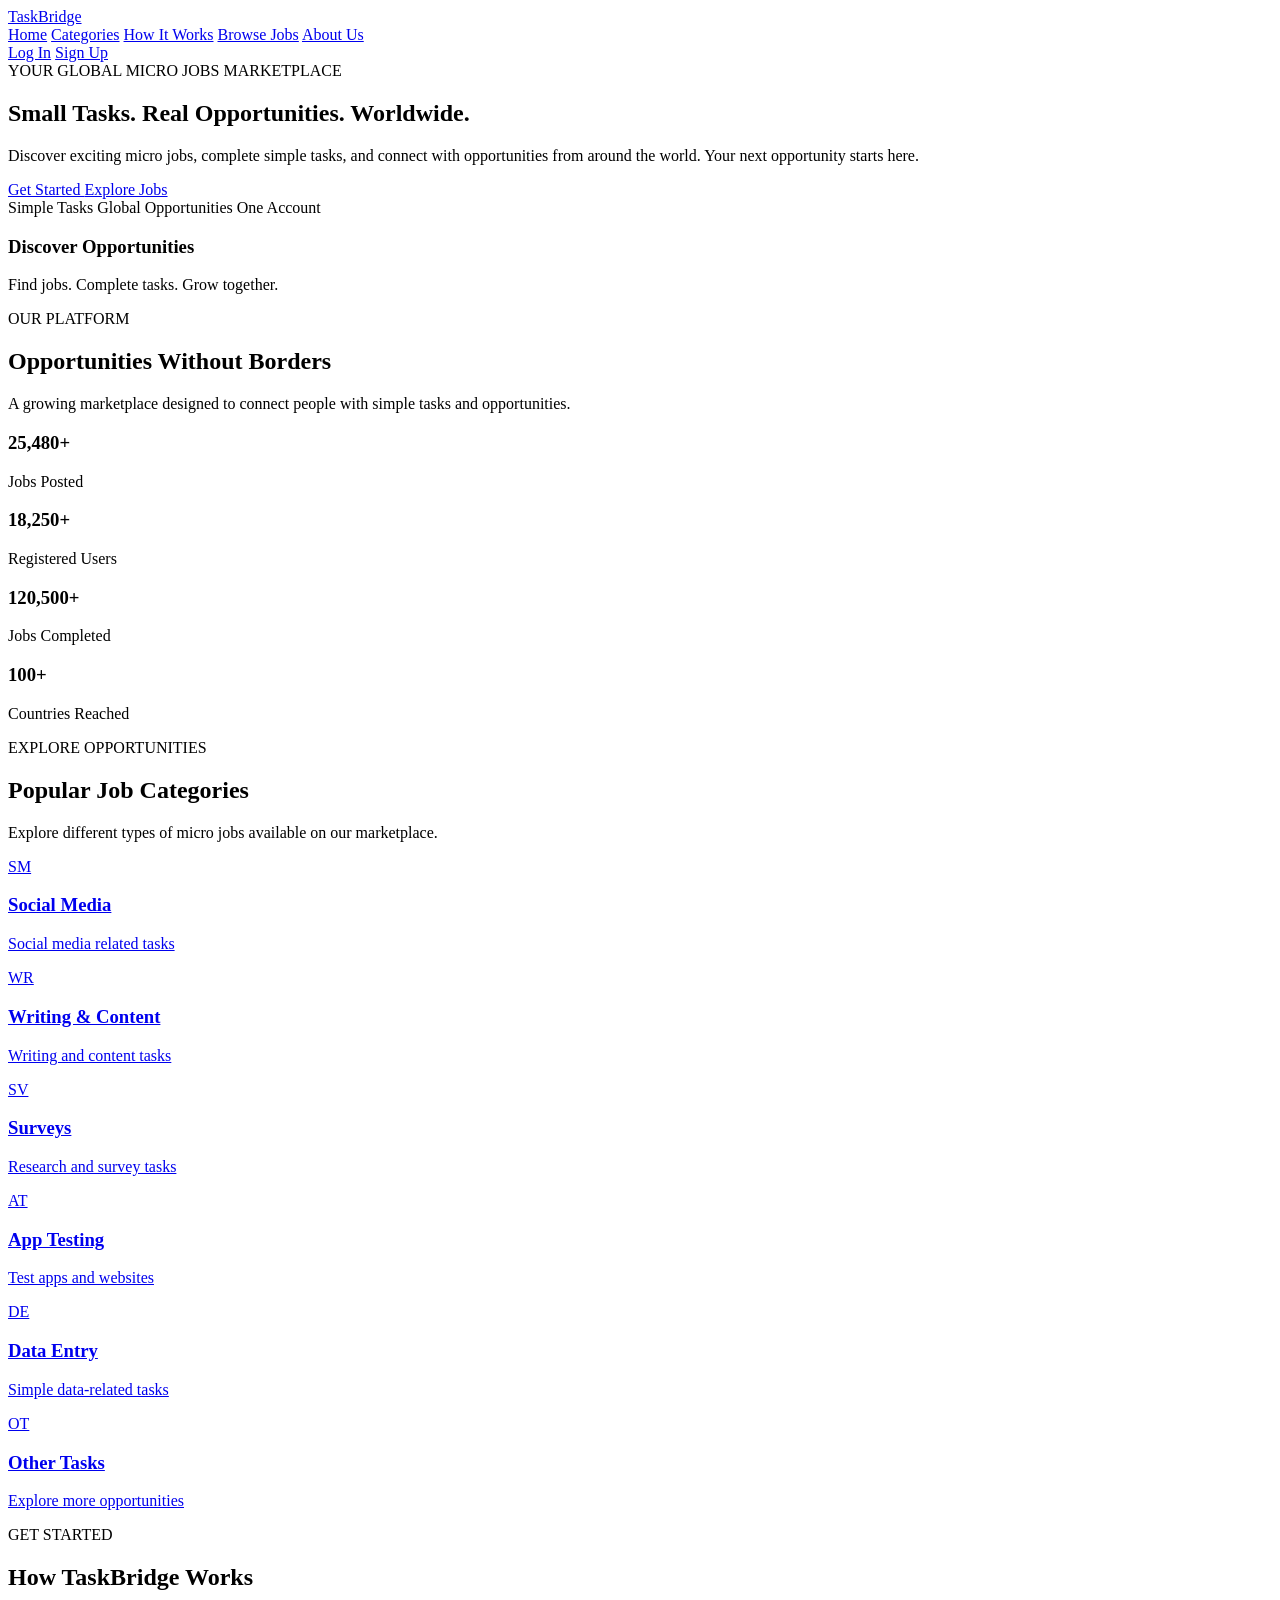
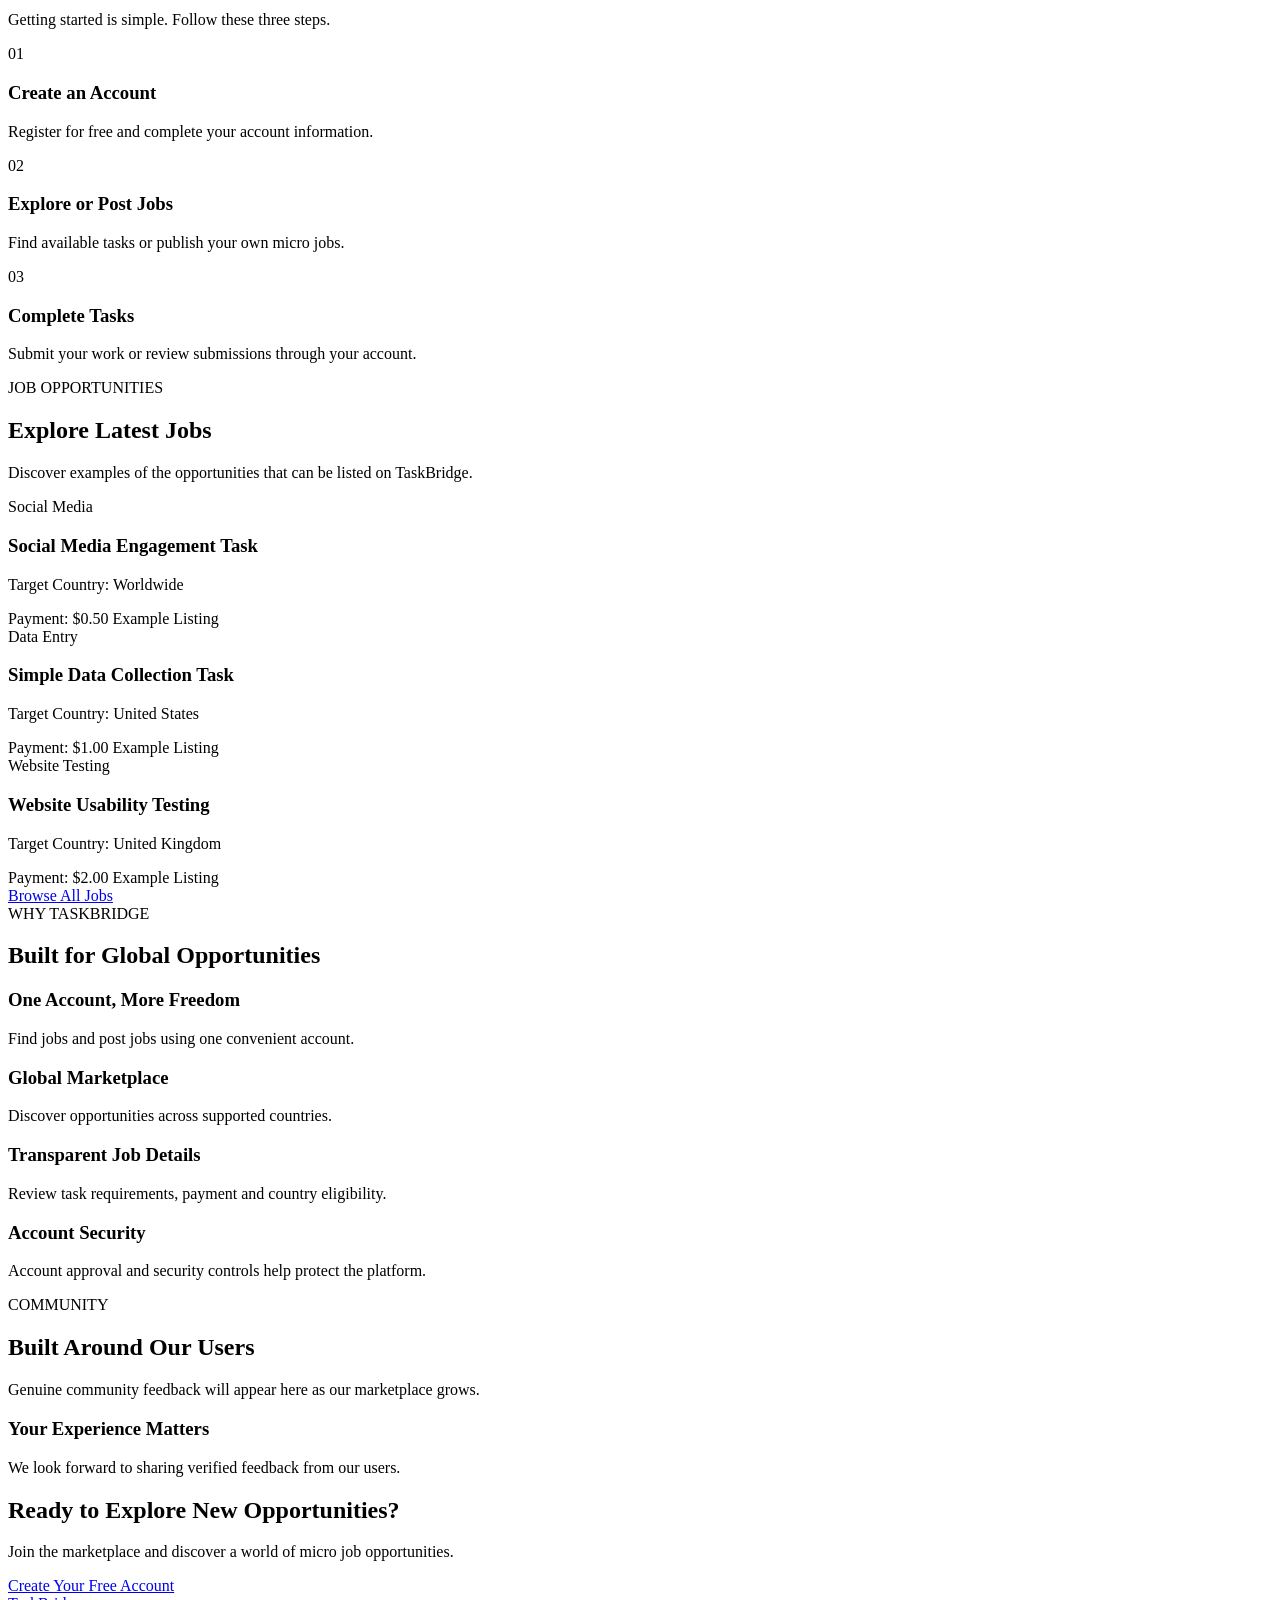
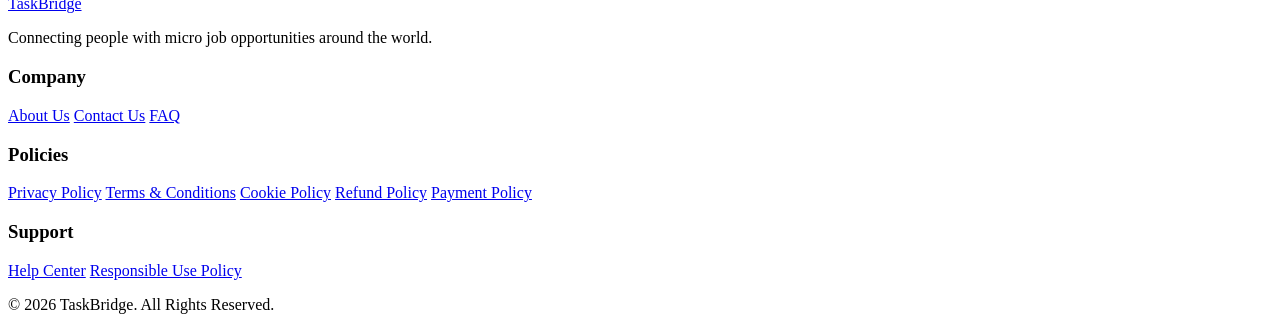
==== index.html @ eed14e2f "Create index.html for TaskBridge homepage This HTML file serves as the main structure for the TaskBr" ====
<!DOCTYPE html>
<html lang="en">
<head>
    <meta charset="UTF-8">
    <meta name="viewport" content="width=device-width, initial-scale=1.0">

    <title>TaskBridge - Global Micro Jobs Marketplace</title>

    <meta name="description"
          content="Discover micro jobs, complete tasks, and connect with people worldwide on TaskBridge.">

    <link rel="stylesheet" href="./style.css">
    <link rel="stylesheet" href="./register.css">
    <link rel="stylesheet" href="./login.css">
</head>

<body>

    <!-- ================= HEADER ================= -->

    <header class="site-header">

        <div class="container header-content">

            <a href="index.html" class="logo">
                Task<span>Bridge</span>
            </a>

            <nav class="main-navigation">
                <a href="#home">Home</a>
                <a href="#categories">Categories</a>
                <a href="#how-it-works">How It Works</a>
                <a href="#latest-jobs">Browse Jobs</a>
                <a href="#about">About Us</a>
            </nav>

            <div class="header-actions">
                <a href="login.html" class="btn btn-login">Log In</a>
                <a href="register.html" class="btn btn-signup">Sign Up</a>
            </div>

        </div>

    </header>


    <!-- ================= HERO SECTION ================= -->

    <main>

        <section class="hero-section" id="home">

            <div class="container hero-content">

                <div class="hero-text">

                    <span class="hero-label">
                        YOUR GLOBAL MICRO JOBS MARKETPLACE
                    </span>

                    <h1>
                        Small Tasks.
                        <span>Real Opportunities.</span>
                        Worldwide.
                    </h1>

                    <p>
                        Discover exciting micro jobs, complete simple tasks,
                        and connect with opportunities from around the world.
                        Your next opportunity starts here.
                    </p>

                    <div class="hero-buttons">
                        <a href="register.html" class="btn btn-primary">
                            Get Started
                        </a>

                        <a href="#latest-jobs" class="btn btn-secondary">
                            Explore Jobs
                        </a>
                    </div>

                    <div class="hero-trust">
                        <span>Simple Tasks</span>
                        <span>Global Opportunities</span>
                        <span>One Account</span>
                    </div>

                </div>

                <div class="hero-visual">
                    <!-- Hero illustration will be added with CSS or SVG later -->
                    <div class="hero-placeholder">
                        <h3>Discover Opportunities</h3>
                        <p>Find jobs. Complete tasks. Grow together.</p>
                    </div>
                </div>

            </div>

        </section>


        <!-- ================= STATISTICS ================= -->

        <section class="statistics-section">

            <div class="container">

                <div class="section-heading">
                    <span>OUR PLATFORM</span>
                    <h2>Opportunities Without Borders</h2>
                    <p>
                        A growing marketplace designed to connect people
                        with simple tasks and opportunities.
                    </p>
                </div>

                <div class="statistics-grid">

                    <div class="stat-card">
                        <h3>25,480+</h3>
                        <p>Jobs Posted</p>
                    </div>

                    <div class="stat-card">
                        <h3>18,250+</h3>
                        <p>Registered Users</p>
                    </div>

                    <div class="stat-card">
                        <h3>120,500+</h3>
                        <p>Jobs Completed</p>
                    </div>

                    <div class="stat-card">
                        <h3>100+</h3>
                        <p>Countries Reached</p>
                    </div>

                </div>

                <!--
                    DEMO CONTENT:
                    These figures are illustrative design values only.
                    Replace them with real database statistics before launch.
                -->

            </div>

        </section>


        <!-- ================= CATEGORIES ================= -->

        <section class="categories-section" id="categories">

            <div class="container">

                <div class="section-heading">
                    <span>EXPLORE OPPORTUNITIES</span>
                    <h2>Popular Job Categories</h2>
                    <p>
                        Explore different types of micro jobs
                        available on our marketplace.
                    </p>
                </div>

                <div class="categories-grid">

                    <a href="jobs.html?category=social-media"
                       class="category-card">
                        <div class="category-icon">SM</div>
                        <h3>Social Media</h3>
                        <p>Social media related tasks</p>
                    </a>

                    <a href="jobs.html?category=writing"
                       class="category-card">
                        <div class="category-icon">WR</div>
                        <h3>Writing & Content</h3>
                        <p>Writing and content tasks</p>
                    </a>

                    <a href="jobs.html?category=surveys"
                       class="category-card">
                        <div class="category-icon">SV</div>
                        <h3>Surveys</h3>
                        <p>Research and survey tasks</p>
                    </a>

                    <a href="jobs.html?category=app-testing"
                       class="category-card">
                        <div class="category-icon">AT</div>
                        <h3>App Testing</h3>
                        <p>Test apps and websites</p>
                    </a>

                    <a href="jobs.html?category=data-entry"
                       class="category-card">
                        <div class="category-icon">DE</div>
                        <h3>Data Entry</h3>
                        <p>Simple data-related tasks</p>
                    </a>

                    <a href="jobs.html?category=other"
                       class="category-card">
                        <div class="category-icon">OT</div>
                        <h3>Other Tasks</h3>
                        <p>Explore more opportunities</p>
                    </a>

                </div>

            </div>

        </section>


        <!-- ================= HOW IT WORKS ================= -->

        <section class="how-it-works-section" id="how-it-works">

            <div class="container">

                <div class="section-heading">
                    <span>GET STARTED</span>
                    <h2>How TaskBridge Works</h2>
                    <p>
                        Getting started is simple.
                        Follow these three steps.
                    </p>
                </div>

                <div class="steps-grid">

                    <div class="step-card">
                        <span class="step-number">01</span>
                        <h3>Create an Account</h3>
                        <p>
                            Register for free and complete
                            your account information.
                        </p>
                    </div>

                    <div class="step-card">
                        <span class="step-number">02</span>
                        <h3>Explore or Post Jobs</h3>
                        <p>
                            Find available tasks or publish
                            your own micro jobs.
                        </p>
                    </div>

                    <div class="step-card">
                        <span class="step-number">03</span>
                        <h3>Complete Tasks</h3>
                        <p>
                            Submit your work or review
                            submissions through your account.
                        </p>
                    </div>

                </div>

            </div>

        </section>


        <!-- ================= LATEST JOBS ================= -->

        <section class="latest-jobs-section" id="latest-jobs">

            <div class="container">

                <div class="section-heading">
                    <span>JOB OPPORTUNITIES</span>
                    <h2>Explore Latest Jobs</h2>
                    <p>
                        Discover examples of the opportunities
                        that can be listed on TaskBridge.
                    </p>
                </div>

                <div class="jobs-grid">

                    <article class="job-card">
                        <span class="job-category">Social Media</span>
                        <h3>Social Media Engagement Task</h3>
                        <p>Target Country: Worldwide</p>
                        <div class="job-details">
                            <span>Payment: $0.50</span>
                            <span>Example Listing</span>
                        </div>
                    </article>

                    <article class="job-card">
                        <span class="job-category">Data Entry</span>
                        <h3>Simple Data Collection Task</h3>
                        <p>Target Country: United States</p>
                        <div class="job-details">
                            <span>Payment: $1.00</span>
                            <span>Example Listing</span>
                        </div>
                    </article>

                    <article class="job-card">
                        <span class="job-category">Website Testing</span>
                        <h3>Website Usability Testing</h3>
                        <p>Target Country: United Kingdom</p>
                        <div class="job-details">
                            <span>Payment: $2.00</span>
                            <span>Example Listing</span>
                        </div>
                    </article>

                </div>

                <div class="center-button">
                    <a href="jobs.html" class="btn btn-primary">
                        Browse All Jobs
                    </a>
                </div>

                <!--
                    EXAMPLE LISTINGS:
                    Replace these cards with approved jobs from the database.
                -->

            </div>

        </section>


        <!-- ================= WHY CHOOSE US ================= -->

        <section class="why-choose-section" id="about">

            <div class="container">

                <div class="section-heading">
                    <span>WHY TASKBRIDGE</span>
                    <h2>Built for Global Opportunities</h2>
                </div>

                <div class="features-grid">

                    <div class="feature-card">
                        <h3>One Account, More Freedom</h3>
                        <p>
                            Find jobs and post jobs using
                            one convenient account.
                        </p>
                    </div>

                    <div class="feature-card">
                        <h3>Global Marketplace</h3>
                        <p>
                            Discover opportunities across
                            supported countries.
                        </p>
                    </div>

                    <div class="feature-card">
                        <h3>Transparent Job Details</h3>
                        <p>
                            Review task requirements,
                            payment and country eligibility.
                        </p>
                    </div>

                    <div class="feature-card">
                        <h3>Account Security</h3>
                        <p>
                            Account approval and security
                            controls help protect the platform.
                        </p>
                    </div>

                </div>

            </div>

        </section>


        <!-- ================= TESTIMONIALS ================= -->

        <section class="testimonials-section">

            <div class="container">

                <div class="section-heading">
                    <span>COMMUNITY</span>
                    <h2>Built Around Our Users</h2>
                    <p>
                        Genuine community feedback will appear here
                        as our marketplace grows.
                    </p>
                </div>

                <div class="testimonial-placeholder">
                    <h3>Your Experience Matters</h3>
                    <p>
                        We look forward to sharing verified
                        feedback from our users.
                    </p>
                </div>

            </div>

        </section>


        <!-- ================= CALL TO ACTION ================= -->

        <section class="cta-section">

            <div class="container">

                <h2>Ready to Explore New Opportunities?</h2>

                <p>
                    Join the marketplace and discover
                    a world of micro job opportunities.
                </p>

                <a href="register.html" class="btn btn-cta">
                    Create Your Free Account
                </a>

            </div>

        </section>

    </main>


    <!-- ================= FOOTER ================= -->

    <footer class="site-footer">

        <div class="container">

            <div class="footer-grid">

                <div class="footer-about">
                    <a href="index.html" class="logo">
                        Task<span>Bridge</span>
                    </a>

                    <p>
                        Connecting people with micro job
                        opportunities around the world.
                    </p>
                </div>


                <div class="footer-links">
                    <h3>Company</h3>
                    <a href="about.html">About Us</a>
                    <a href="contact.html">Contact Us</a>
                    <a href="faq.html">FAQ</a>
                </div>


                <div class="footer-links">
                    <h3>Policies</h3>
                    <a href="privacy.html">Privacy Policy</a>
                    <a href="terms.html">Terms & Conditions</a>
                    <a href="cookies.html">Cookie Policy</a>
                    <a href="refund.html">Refund Policy</a>
                    <a href="payment-policy.html">Payment Policy</a>
                </div>


                <div class="footer-links">
                    <h3>Support</h3>
                    <a href="help.html">Help Center</a>
                    <a href="responsible-use.html">Responsible Use Policy</a>
                </div>

            </div>

            <div class="footer-bottom">
                <p>
                    &copy; <span id="current-year">2026</span>
                    TaskBridge. All Rights Reserved.
                </p>
            </div>

        </div>

    </footer>


    <!-- ================= JAVASCRIPT ================= -->

    <script src="script.js"></script>
    <script src="./register.js"></script>

</body>
</html>
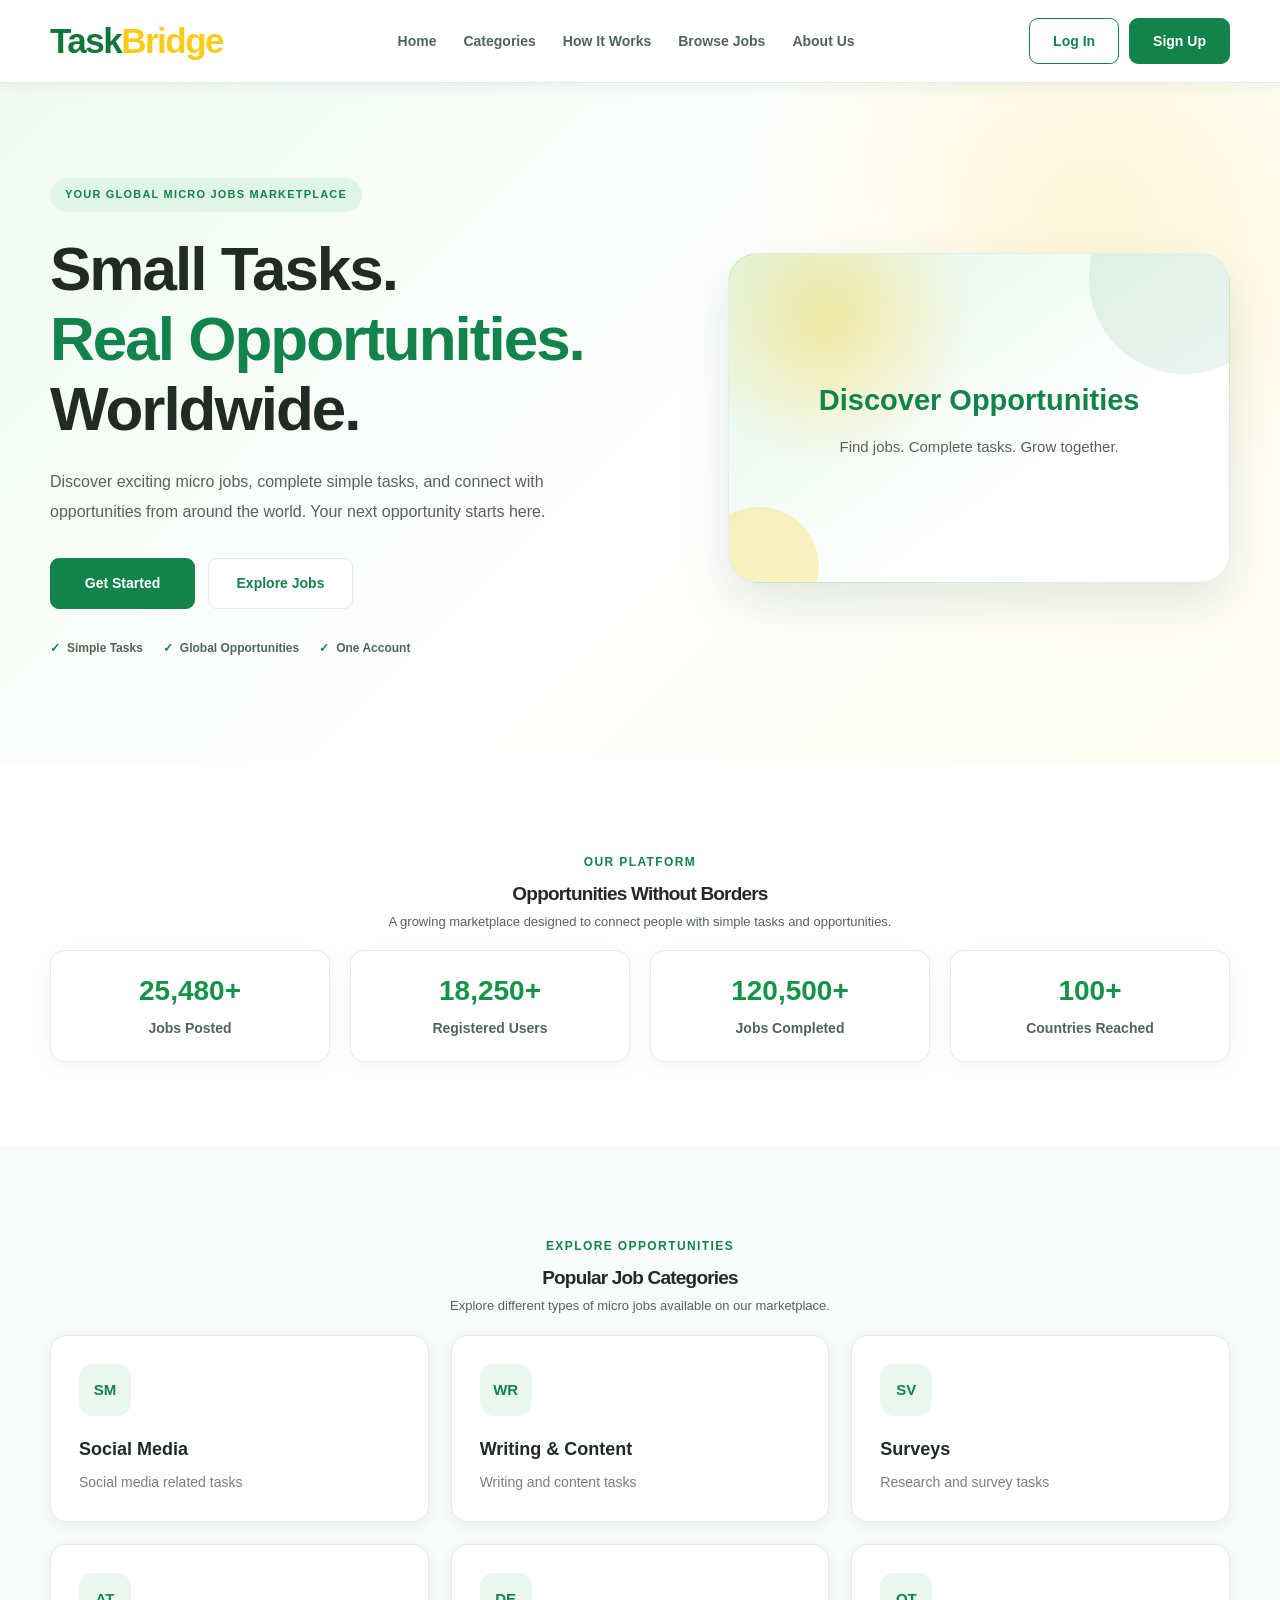
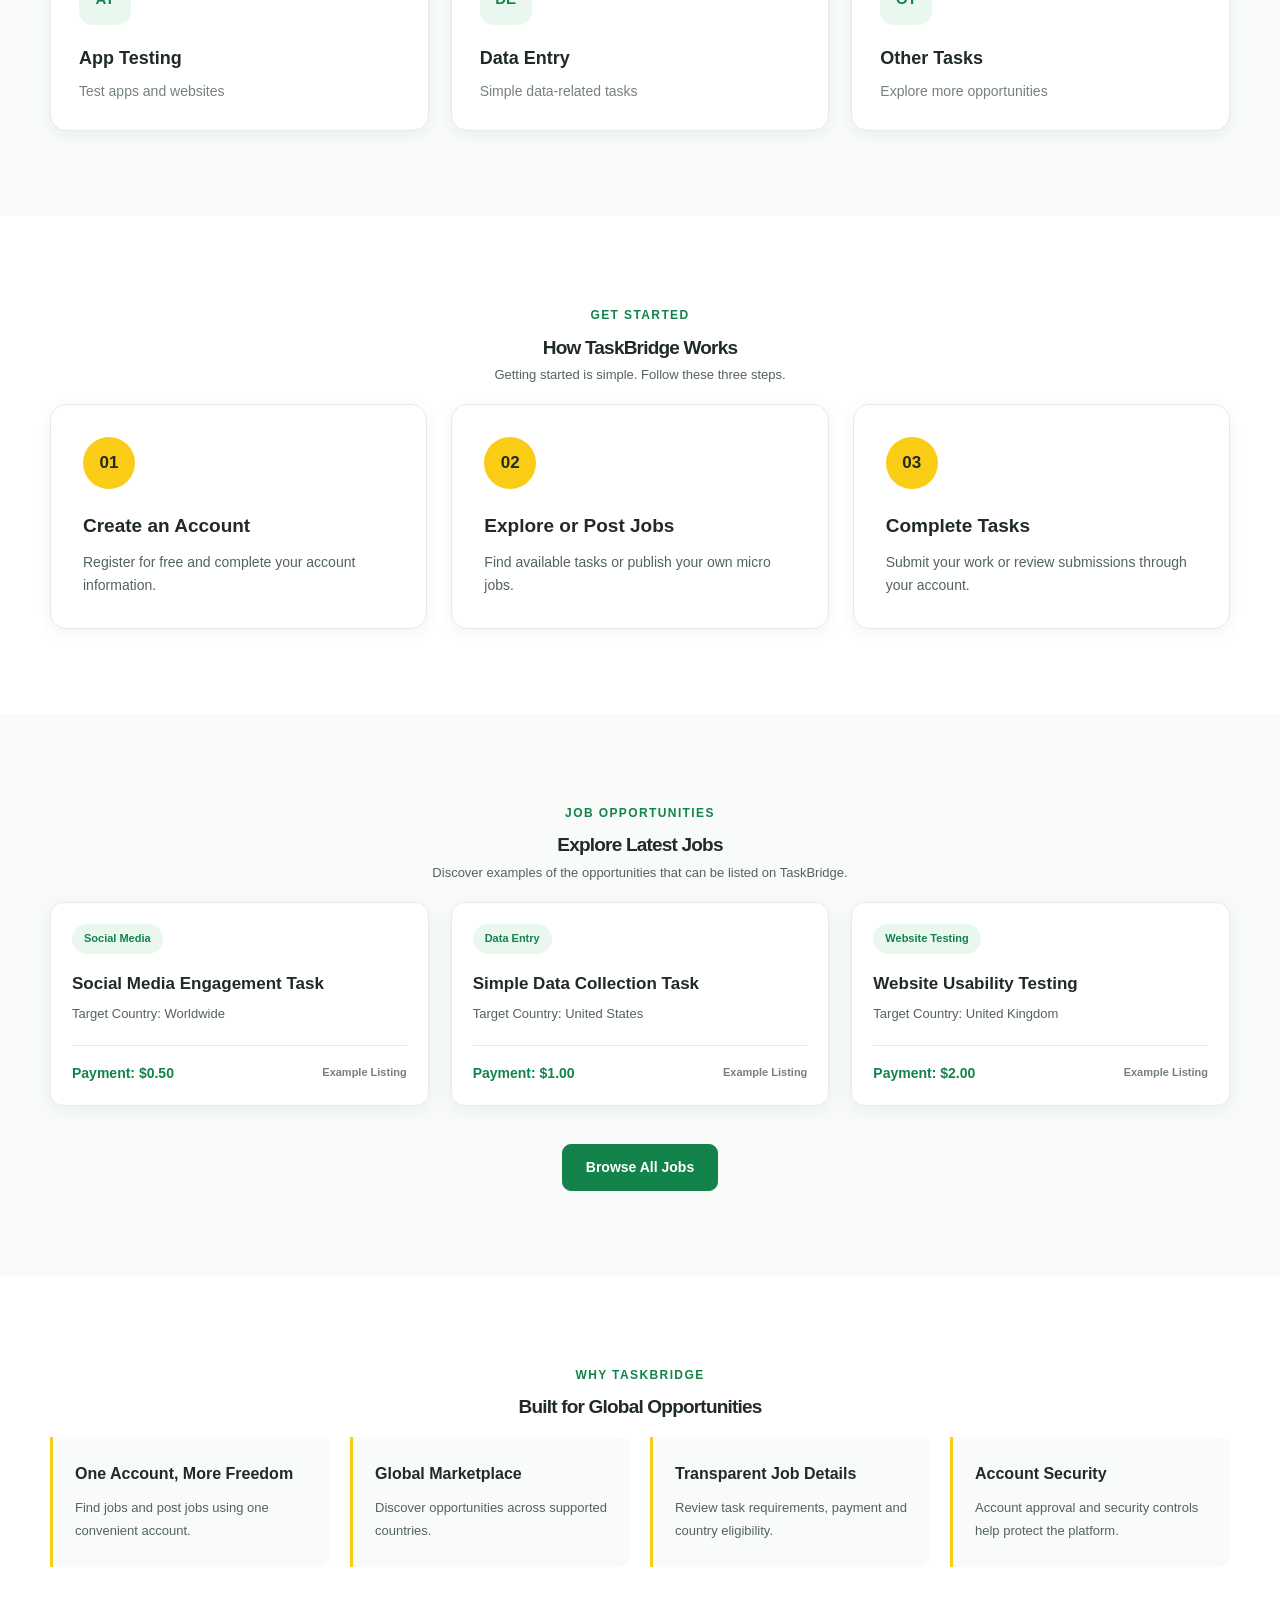
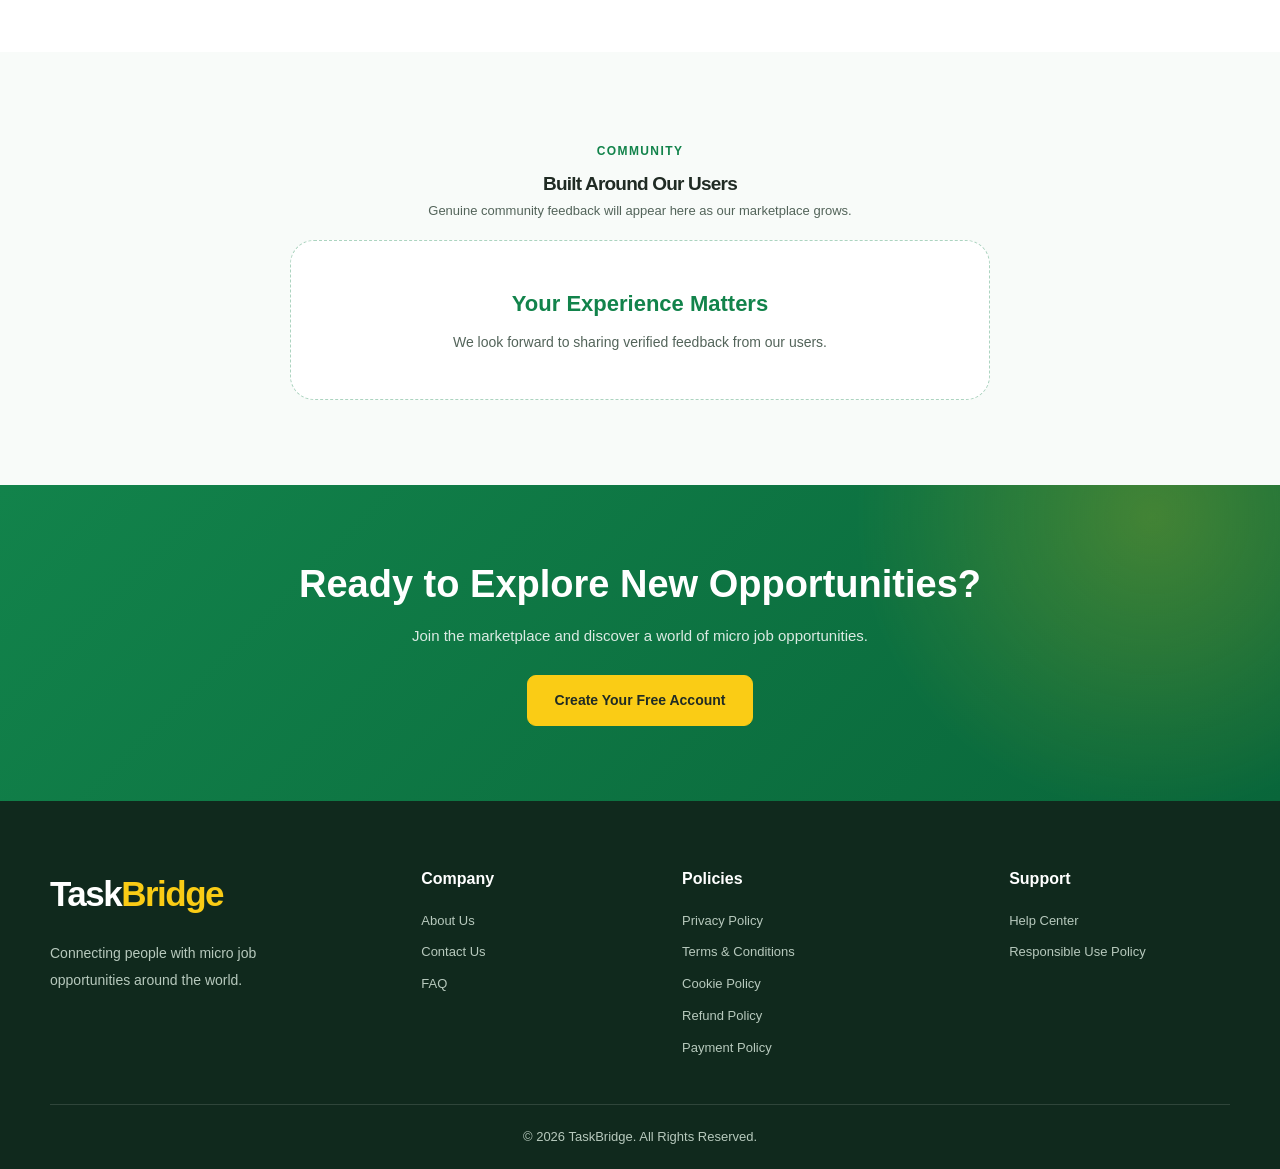
==== commit 2dc6b8a7: "Add find-job CSS and JS files to index.html" ====
--- a/index.html
+++ b/index.html
@@ -12,6 +12,7 @@
     <link rel="stylesheet" href="./style.css">
     <link rel="stylesheet" href="./register.css">
     <link rel="stylesheet" href="./login.css">
+    <link rel="stylesheet" href="./find-job.css">
 </head>
 
 <body>
@@ -499,6 +500,7 @@
 
     <script src="script.js"></script>
     <script src="./register.js"></script>
+    <script src="./find-job.js"></script>
 
 </body>
 </html>
--- a/style.css
+++ b/style.css
@@ -0,0 +1,1131 @@
+
+/* =========================================
+   TASKBRIDGE - GLOBAL MICRO JOBS MARKETPLACE
+   Green + Yellow + White Theme
+========================================= */
+
+/* ---------- 1. ROOT & RESET ---------- */
+
+:root {
+    --primary: #12834b;
+    --primary-dark: #09663a;
+    --primary-light: #eaf7ef;
+
+    --secondary: #facc15;
+    --secondary-dark: #eab308;
+
+    --white: #ffffff;
+    --background: #f8fbf9;
+    --light-gray: #f1f5f2;
+
+    --text-dark: #172b21;
+    --text-medium: #53645a;
+    --text-light: #758279;
+
+    --border: #e4ebe6;
+
+    --shadow-sm: 0 4px 15px rgba(20, 65, 40, 0.06);
+    --shadow-md: 0 10px 30px rgba(20, 65, 40, 0.09);
+    --shadow-lg: 0 20px 50px rgba(20, 65, 40, 0.12);
+
+    --radius-sm: 10px;
+    --radius-md: 16px;
+    --radius-lg: 24px;
+
+    --container-width: 1180px;
+}
+
+* {
+    margin: 0;
+    padding: 0;
+    box-sizing: border-box;
+}
+
+html {
+    scroll-behavior: smooth;
+    scroll-padding-top: 90px;
+}
+
+body {
+    font-family: Arial, Helvetica, sans-serif;
+    background: var(--white);
+    color: var(--text-dark);
+    line-height: 1.7;
+    overflow-x: hidden;
+}
+
+a {
+    text-decoration: none;
+    color: inherit;
+}
+
+button,
+input,
+textarea,
+select {
+    font: inherit;
+}
+
+img {
+    max-width: 100%;
+    display: block;
+}
+
+.container {
+    width: min(100% - 40px, var(--container-width));
+    margin: 0 auto;
+}
+
+
+/* ---------- 2. HEADER ---------- */
+
+.site-header {
+    width: 100%;
+    position: sticky;
+    top: 0;
+    z-index: 1000;
+    background: rgba(255, 255, 255, 0.97);
+    border-bottom: 1px solid var(--border);
+    box-shadow: var(--shadow-sm);
+    transition: box-shadow 0.3s ease;
+}
+
+.header-content {
+    min-height: 82px;
+    display: flex;
+    align-items: center;
+    justify-content: space-between;
+    gap: 25px;
+}
+
+.logo {
+    font-size: 27px;
+    font-weight: 800;
+    letter-spacing: -1.2px;
+    color: var(--primary);
+    white-space: nowrap;
+}
+
+.logo span {
+    color: var(--secondary-dark);
+}
+
+.main-navigation {
+    display: flex;
+    align-items: center;
+    justify-content: center;
+    gap: 27px;
+}
+
+.main-navigation a {
+    font-size: 14px;
+    font-weight: 600;
+    color: var(--text-medium);
+    transition: color 0.25s ease;
+    white-space: nowrap;
+}
+
+.main-navigation a:hover {
+    color: var(--primary);
+}
+
+.header-actions {
+    display: flex;
+    align-items: center;
+    gap: 10px;
+    flex-shrink: 0;
+}
+
+
+/* ---------- 3. BUTTONS ---------- */
+
+.btn {
+    min-height: 44px;
+    display: inline-flex;
+    align-items: center;
+    justify-content: center;
+    padding: 11px 23px;
+    border-radius: 9px;
+    font-size: 14px;
+    font-weight: 700;
+    text-align: center;
+    cursor: pointer;
+    transition: all 0.25s ease;
+}
+
+.btn-login {
+    color: var(--primary);
+    border: 1px solid var(--primary);
+    background: var(--white);
+}
+
+.btn-login:hover {
+    background: var(--primary-light);
+}
+
+.btn-signup,
+.btn-primary {
+    background: var(--primary);
+    color: var(--white);
+    border: 1px solid var(--primary);
+}
+
+.btn-signup:hover,
+.btn-primary:hover {
+    background: var(--primary-dark);
+    border-color: var(--primary-dark);
+    transform: translateY(-2px);
+    box-shadow: var(--shadow-md);
+}
+
+.btn-secondary {
+    background: var(--white);
+    color: var(--primary);
+    border: 1px solid var(--border);
+}
+
+.btn-secondary:hover {
+    border-color: var(--primary);
+    background: var(--primary-light);
+}
+
+
+/* ---------- 4. HERO SECTION ---------- */
+
+.hero-section {
+    position: relative;
+    overflow: hidden;
+    padding: 95px 0 105px;
+    background:
+        radial-gradient(circle at 85% 20%, rgba(250, 204, 21, 0.16), transparent 28%),
+        linear-gradient(135deg, #f0faf3 0%, #ffffff 55%, #fffdf1 100%);
+}
+
+.hero-content {
+    display: grid;
+    grid-template-columns: 1.1fr 0.9fr;
+    align-items: center;
+    gap: 65px;
+}
+
+.hero-text {
+    max-width: 650px;
+}
+
+.hero-label {
+    display: inline-block;
+    padding: 8px 15px;
+    margin-bottom: 22px;
+    border-radius: 50px;
+    background: #e0f4e7;
+    color: var(--primary);
+    font-size: 11px;
+    font-weight: 800;
+    letter-spacing: 1.2px;
+}
+
+.hero-text h1 {
+    font-size: clamp(40px, 5vw, 62px);
+    line-height: 1.13;
+    letter-spacing: -2px;
+    font-weight: 800;
+    margin-bottom: 23px;
+    color: var(--text-dark);
+}
+
+.hero-text h1 span {
+    display: block;
+    color: var(--primary);
+}
+
+.hero-text > p {
+    max-width: 560px;
+    font-size: 16px;
+    color: var(--text-medium);
+    line-height: 1.9;
+    margin-bottom: 30px;
+}
+
+.hero-buttons {
+    display: flex;
+    flex-wrap: wrap;
+    gap: 13px;
+    margin-bottom: 30px;
+}
+
+.hero-buttons .btn {
+    min-width: 145px;
+    min-height: 51px;
+}
+
+.hero-trust {
+    display: flex;
+    flex-wrap: wrap;
+    gap: 20px;
+}
+
+.hero-trust span {
+    font-size: 12px;
+    font-weight: 600;
+    color: var(--text-medium);
+}
+
+.hero-trust span::before {
+    content: "✓";
+    color: var(--primary);
+    font-weight: 800;
+    margin-right: 7px;
+}
+
+
+/* ---------- 5. HERO VISUAL ---------- */
+
+.hero-visual {
+    min-height: 390px;
+    display: flex;
+    align-items: center;
+    justify-content: center;
+    position: relative;
+}
+
+.hero-placeholder {
+    width: 100%;
+    min-height: 330px;
+    padding: 45px 30px;
+    display: flex;
+    flex-direction: column;
+    justify-content: center;
+    align-items: center;
+    text-align: center;
+    position: relative;
+    overflow: hidden;
+    border: 1px solid rgba(18, 131, 75, 0.12);
+    border-radius: 30px;
+    background:
+        radial-gradient(circle at 20% 20%, rgba(250, 204, 21, 0.35), transparent 30%),
+        linear-gradient(145deg, #e2f5e8, #ffffff 65%);
+    box-shadow: var(--shadow-lg);
+}
+
+.hero-placeholder::before,
+.hero-placeholder::after {
+    content: "";
+    position: absolute;
+    border-radius: 50%;
+}
+
+.hero-placeholder::before {
+    width: 190px;
+    height: 190px;
+    top: -70px;
+    right: -50px;
+    background: rgba(18, 131, 75, 0.09);
+}
+
+.hero-placeholder::after {
+    width: 120px;
+    height: 120px;
+    bottom: -45px;
+    left: -30px;
+    background: rgba(250, 204, 21, 0.25);
+}
+
+.hero-placeholder h3 {
+    position: relative;
+    z-index: 1;
+    color: var(--primary);
+    font-size: 29px;
+    margin-bottom: 12px;
+}
+
+.hero-placeholder p {
+    position: relative;
+    z-index: 1;
+    max-width: 300px;
+    color: var(--text-medium);
+    font-size: 15px;
+}
+
+
+/* ---------- 6. COMMON SECTION HEADING ---------- */
+
+.statistics-section,
+.categories-section,
+.how-it-works-section,
+.latest-jobs-section,
+.why-choose-section,
+.testimonials-section {
+    padding: 85px 0;
+}
+
+.section-heading {
+    max-width: 650px;
+    margin: 0 auto 45px;
+    text-align: center;
+}
+
+.section-heading > span {
+    display: inline-block;
+    margin-bottom: 10px;
+    color: var(--primary);
+    font-size: 12px;
+    font-weight: 800;
+    letter-spacing: 1.4px;
+}
+
+.section-heading h2 {
+    color: var(--text-dark);
+    font-size: clamp(27px, 3vw, 38px);
+    line-height: 1.25;
+    letter-spacing: -0.8px;
+    margin-bottom: 13px;
+}
+
+.section-heading p {
+    color: var(--text-medium);
+    font-size: 15px;
+}
+
+
+/* ---------- 7. STATISTICS ---------- */
+
+.statistics-section {
+    background: var(--white);
+}
+
+.statistics-grid {
+    display: grid;
+    grid-template-columns: repeat(4, 1fr);
+    gap: 20px;
+}
+
+.stat-card {
+    padding: 30px 20px;
+    text-align: center;
+    border: 1px solid var(--border);
+    border-radius: var(--radius-md);
+    background: var(--white);
+    box-shadow: var(--shadow-sm);
+    transition: all 0.3s ease;
+}
+
+.stat-card:hover {
+    transform: translateY(-6px);
+    border-color: rgba(18, 131, 75, 0.3);
+    box-shadow: var(--shadow-md);
+}
+
+.stat-card h3 {
+    color: var(--primary);
+    font-size: 31px;
+    line-height: 1.3;
+    font-weight: 800;
+    margin-bottom: 7px;
+}
+
+.stat-card p {
+    color: var(--text-medium);
+    font-size: 14px;
+    font-weight: 600;
+}
+
+
+/* ---------- 8. CATEGORIES ---------- */
+
+.categories-section {
+    background: var(--background);
+}
+
+.categories-grid {
+    display: grid;
+    grid-template-columns: repeat(3, 1fr);
+    gap: 22px;
+}
+
+.category-card {
+    padding: 28px;
+    border: 1px solid var(--border);
+    border-radius: var(--radius-md);
+    background: var(--white);
+    box-shadow: var(--shadow-sm);
+    transition: all 0.3s ease;
+}
+
+.category-card:hover {
+    transform: translateY(-6px);
+    border-color: var(--primary);
+    box-shadow: var(--shadow-md);
+}
+
+.category-icon {
+    width: 52px;
+    height: 52px;
+    display: flex;
+    align-items: center;
+    justify-content: center;
+    margin-bottom: 19px;
+    border-radius: 14px;
+    background: var(--primary-light);
+    color: var(--primary);
+    font-size: 15px;
+    font-weight: 800;
+    transition: all 0.3s ease;
+}
+
+.category-card:hover .category-icon {
+    background: var(--primary);
+    color: var(--white);
+}
+
+.category-card h3 {
+    color: var(--text-dark);
+    font-size: 18px;
+    margin-bottom: 7px;
+}
+
+.category-card p {
+    color: var(--text-light);
+    font-size: 14px;
+}
+
+
+/* ---------- 9. HOW IT WORKS ---------- */
+
+.how-it-works-section {
+    background: var(--white);
+}
+
+.steps-grid {
+    display: grid;
+    grid-template-columns: repeat(3, 1fr);
+    gap: 24px;
+}
+
+.step-card {
+    padding: 32px;
+    position: relative;
+    border: 1px solid var(--border);
+    border-radius: var(--radius-md);
+    background: var(--white);
+    box-shadow: var(--shadow-sm);
+    transition: all 0.3s ease;
+}
+
+.step-card:hover {
+    transform: translateY(-5px);
+    box-shadow: var(--shadow-md);
+}
+
+.step-number {
+    display: inline-flex;
+    align-items: center;
+    justify-content: center;
+    width: 52px;
+    height: 52px;
+    margin-bottom: 22px;
+    border-radius: 50%;
+    background: var(--secondary);
+    color: var(--text-dark);
+    font-size: 17px;
+    font-weight: 800;
+}
+
+.step-card h3 {
+    color: var(--text-dark);
+    font-size: 19px;
+    margin-bottom: 10px;
+}
+
+.step-card p {
+    color: var(--text-medium);
+    font-size: 14px;
+}
+
+
+/* ---------- 10. LATEST JOBS ---------- */
+
+.latest-jobs-section {
+    background: var(--background);
+}
+
+.jobs-grid {
+    display: grid;
+    grid-template-columns: repeat(3, 1fr);
+    gap: 22px;
+}
+
+.job-card {
+    padding: 27px;
+    border: 1px solid var(--border);
+    border-radius: var(--radius-md);
+    background: var(--white);
+    box-shadow: var(--shadow-sm);
+    transition: all 0.3s ease;
+}
+
+.job-card:hover {
+    transform: translateY(-6px);
+    border-color: rgba(18, 131, 75, 0.35);
+    box-shadow: var(--shadow-md);
+}
+
+.job-category {
+    display: inline-block;
+    padding: 6px 12px;
+    margin-bottom: 17px;
+    border-radius: 50px;
+    background: var(--primary-light);
+    color: var(--primary);
+    font-size: 11px;
+    font-weight: 800;
+}
+
+.job-card h3 {
+    color: var(--text-dark);
+    font-size: 18px;
+    line-height: 1.5;
+    margin-bottom: 13px;
+}
+
+.job-card > p {
+    color: var(--text-medium);
+    font-size: 13px;
+    margin-bottom: 20px;
+}
+
+.job-details {
+    display: flex;
+    flex-wrap: wrap;
+    align-items: center;
+    justify-content: space-between;
+    gap: 10px;
+    padding-top: 16px;
+    border-top: 1px solid var(--border);
+}
+
+.job-details span:first-child {
+    color: var(--primary);
+    font-size: 14px;
+    font-weight: 800;
+}
+
+.job-details span:last-child {
+    color: var(--text-light);
+    font-size: 11px;
+    font-weight: 600;
+}
+
+.center-button {
+    display: flex;
+    justify-content: center;
+    margin-top: 38px;
+}
+
+
+/* ---------- 11. WHY CHOOSE US ---------- */
+
+.why-choose-section {
+    background: var(--white);
+}
+
+.features-grid {
+    display: grid;
+    grid-template-columns: repeat(4, 1fr);
+    gap: 20px;
+}
+
+.feature-card {
+    padding: 25px 22px;
+    border-left: 3px solid var(--secondary);
+    border-radius: 0 var(--radius-sm) var(--radius-sm) 0;
+    background: var(--background);
+    transition: all 0.3s ease;
+}
+
+.feature-card:hover {
+    border-left-color: var(--primary);
+    transform: translateY(-4px);
+    box-shadow: var(--shadow-sm);
+}
+
+.feature-card h3 {
+    color: var(--text-dark);
+    font-size: 16px;
+    line-height: 1.5;
+    margin-bottom: 10px;
+}
+
+.feature-card p {
+    color: var(--text-medium);
+    font-size: 13px;
+    line-height: 1.8;
+}
+
+
+/* ---------- 12. TESTIMONIALS ---------- */
+
+.testimonials-section {
+    background: var(--background);
+}
+
+.testimonial-placeholder {
+    max-width: 700px;
+    margin: 0 auto;
+    padding: 45px 30px;
+    text-align: center;
+    border: 1px dashed rgba(18, 131, 75, 0.35);
+    border-radius: var(--radius-lg);
+    background: var(--white);
+}
+
+.testimonial-placeholder h3 {
+    color: var(--primary);
+    font-size: 22px;
+    margin-bottom: 10px;
+}
+
+.testimonial-placeholder p {
+    color: var(--text-medium);
+    font-size: 14px;
+}
+
+
+/* ---------- 13. CALL TO ACTION ---------- */
+
+.cta-section {
+    padding: 75px 20px;
+    text-align: center;
+    background:
+        radial-gradient(circle at 90% 10%, rgba(250, 204, 21, 0.23), transparent 25%),
+        linear-gradient(135deg, var(--primary), var(--primary-dark));
+}
+
+.cta-section h2 {
+    max-width: 750px;
+    margin: 0 auto 15px;
+    color: var(--white);
+    font-size: clamp(27px, 4vw, 38px);
+    line-height: 1.3;
+}
+
+.cta-section p {
+    max-width: 580px;
+    margin: 0 auto 27px;
+    color: rgba(255, 255, 255, 0.85);
+    font-size: 15px;
+}
+
+.btn-cta {
+    min-height: 51px;
+    padding: 13px 27px;
+    background: var(--secondary);
+    color: var(--text-dark);
+    border: 1px solid var(--secondary);
+}
+
+.btn-cta:hover {
+    background: var(--secondary-dark);
+    border-color: var(--secondary-dark);
+    transform: translateY(-3px);
+    box-shadow: var(--shadow-md);
+}
+
+
+/* ---------- 14. FOOTER ---------- */
+
+.site-footer {
+    padding: 65px 0 0;
+    background: #10291d;
+    color: var(--white);
+}
+
+.footer-grid {
+    display: grid;
+    grid-template-columns: 1.5fr 1fr 1.3fr 1fr;
+    gap: 40px;
+    padding-bottom: 45px;
+}
+
+.footer-about .logo {
+    display: inline-block;
+    margin-bottom: 18px;
+    color: var(--white);
+}
+
+.footer-about .logo span {
+    color: var(--secondary);
+}
+
+.footer-about p {
+    max-width: 280px;
+    color: #b7c9bd;
+    font-size: 14px;
+    line-height: 1.9;
+}
+
+.footer-links {
+    display: flex;
+    flex-direction: column;
+    align-items: flex-start;
+    gap: 11px;
+}
+
+.footer-links h3 {
+    margin-bottom: 8px;
+    color: var(--white);
+    font-size: 16px;
+}
+
+.footer-links a {
+    color: #b7c9bd;
+    font-size: 13px;
+    transition: color 0.25s ease;
+}
+
+.footer-links a:hover {
+    color: var(--secondary);
+}
+
+.footer-bottom {
+    padding: 22px 0;
+    text-align: center;
+    border-top: 1px solid rgba(255, 255, 255, 0.13);
+}
+
+.footer-bottom p {
+    color: #b7c9bd;
+    font-size: 13px;
+}
+
+
+/* ---------- 15. TABLET RESPONSIVE ---------- */
+
+@media (max-width: 1024px) {
+
+    .header-content {
+        gap: 15px;
+    }
+
+    .main-navigation {
+        gap: 15px;
+    }
+
+    .main-navigation a {
+        font-size: 13px;
+    }
+
+    .hero-content {
+        gap: 35px;
+    }
+
+    .features-grid {
+        grid-template-columns: repeat(2, 1fr);
+    }
+
+    .footer-grid {
+        grid-template-columns: repeat(2, 1fr);
+    }
+}
+
+
+/* ---------- 16. MOBILE RESPONSIVE ---------- */
+
+@media (max-width: 768px) {
+
+    .container {
+        width: min(100% - 30px, var(--container-width));
+    }
+
+    .header-content {
+        min-height: auto;
+        padding-top: 16px;
+        padding-bottom: 14px;
+        flex-wrap: wrap;
+        justify-content: space-between;
+    }
+
+    .logo {
+        font-size: 24px;
+    }
+
+    .header-actions {
+        gap: 7px;
+    }
+
+    .header-actions .btn {
+        min-height: 38px;
+        padding: 8px 13px;
+        font-size: 12px;
+    }
+
+    .main-navigation {
+        width: 100%;
+        order: 3;
+        justify-content: flex-start;
+        gap: 22px;
+        padding-top: 12px;
+        overflow-x: auto;
+        scrollbar-width: thin;
+        scrollbar-color: var(--primary) var(--light-gray);
+    }
+
+    .main-navigation a {
+        font-size: 12px;
+        padding-bottom: 5px;
+    }
+
+    .hero-section {
+        padding: 65px 0 70px;
+    }
+
+    .hero-content {
+        grid-template-columns: 1fr;
+        gap: 40px;
+    }
+
+    .hero-text {
+        max-width: 100%;
+    }
+
+    .hero-text h1 {
+        font-size: clamp(37px, 9vw, 52px);
+    }
+
+    .hero-text > p {
+        font-size: 14px;
+    }
+
+    .hero-visual {
+        min-height: 260px;
+    }
+
+    .hero-placeholder {
+        min-height: 260px;
+    }
+
+    .hero-placeholder h3 {
+        font-size: 24px;
+    }
+
+    .statistics-section,
+    .categories-section,
+    .how-it-works-section,
+    .latest-jobs-section,
+    .why-choose-section,
+    .testimonials-section {
+        padding: 65px 0;
+    }
+
+    .statistics-grid {
+        grid-template-columns: repeat(2, 1fr);
+        gap: 13px;
+    }
+
+    .stat-card {
+        padding: 23px 12px;
+    }
+
+    .stat-card h3 {
+        font-size: 25px;
+    }
+
+    .stat-card p {
+        font-size: 12px;
+    }
+
+    .categories-grid {
+        grid-template-columns: repeat(2, 1fr);
+        gap: 14px;
+    }
+
+    .category-card {
+        padding: 21px 17px;
+    }
+
+    .category-card h3 {
+        font-size: 16px;
+    }
+
+    .category-card p {
+        font-size: 12px;
+    }
+
+    .steps-grid {
+        grid-template-columns: 1fr;
+        gap: 16px;
+    }
+
+    .step-card {
+        padding: 25px;
+    }
+
+    .jobs-grid {
+        grid-template-columns: 1fr;
+        gap: 16px;
+    }
+
+    .job-card {
+        padding: 24px;
+    }
+
+    .section-heading {
+        margin-bottom: 32px;
+    }
+
+    .section-heading h2 {
+        font-size: 29px;
+    }
+
+    .section-heading p {
+        font-size: 13px;
+    }
+
+    .cta-section {
+        padding: 60px 20px;
+    }
+
+    .footer-grid {
+        grid-template-columns: repeat(2, 1fr);
+        gap: 32px 22px;
+    }
+}
+
+
+/* ---------- 17. SMALL MOBILE ---------- */
+
+@media (max-width: 480px) {
+
+    .container {
+        width: calc(100% - 28px);
+    }
+
+    .header-content {
+        gap: 12px;
+    }
+
+    .logo {
+        font-size: 22px;
+    }
+
+    .header-actions .btn {
+        padding: 7px 10px;
+        font-size: 11px;
+    }
+
+    .main-navigation {
+        gap: 18px;
+    }
+
+    .main-navigation a {
+        font-size: 11px;
+    }
+
+    .hero-section {
+        padding: 55px 0;
+    }
+
+    .hero-text h1 {
+        font-size: 37px;
+        letter-spacing: -1.4px;
+    }
+
+    .hero-text > p {
+        font-size: 13px;
+        line-height: 1.8;
+    }
+
+    .hero-buttons {
+        flex-direction: column;
+        align-items: stretch;
+    }
+
+    .hero-buttons .btn {
+        width: 100%;
+    }
+
+    .hero-trust {
+        gap: 10px 15px;
+    }
+
+    .hero-trust span {
+        font-size: 11px;
+    }
+
+    .hero-placeholder {
+        min-height: 230px;
+        padding: 30px 20px;
+    }
+
+    .hero-placeholder h3 {
+        font-size: 21px;
+    }
+
+    .statistics-grid {
+        gap: 10px;
+    }
+
+    .stat-card h3 {
+        font-size: 22px;
+    }
+
+    .categories-grid {
+        grid-template-columns: 1fr;
+    }
+
+    .category-card {
+        display: flex;
+        flex-direction: column;
+        align-items: flex-start;
+    }
+
+    .features-grid {
+        grid-template-columns: 1fr;
+    }
+
+    .section-heading h2 {
+        font-size: 26px;
+    }
+
+    .footer-grid {
+        grid-template-columns: 1fr;
+        gap: 30px;
+    }
+
+    .footer-about p {
+        max-width: 100%;
+    }
+
+    .testimonial-placeholder {
+        padding: 35px 20px;
+    }
+
+    .testimonial-placeholder h3 {
+        font-size: 19px;
+    }
+}
+
+
+/* ---------- 18. ACCESSIBILITY & INTERACTION ---------- */
+
+a:focus-visible,
+button:focus-visible {
+    outline: 3px solid var(--secondary);
+    outline-offset: 4px;
+}
+
+::selection {
+    background: var(--secondary);
+    color: var(--text-dark);
+}
+
+@media (prefers-reduced-motion: reduce) {
+
+    *,
+    *::before,
+    *::after {
+        scroll-behavior: auto !important;
+        animation-duration: 0.01ms !important;
+        animation-iteration-count: 1 !important;
+        transition-duration: 0.01ms !important;
+    }
+}
--- a/register.css
+++ b/register.css
@@ -0,0 +1,644 @@
+
+/* =========================================
+   TASKBRIDGE - REGISTRATION PAGE
+   Green + Yellow + White Theme
+========================================= */
+
+/* CSS RESET */
+
+* {
+    margin: 0;
+    padding: 0;
+    box-sizing: border-box;
+}
+
+:root {
+    --primary-green: #16a34a;
+    --dark-green: #15803d;
+    --light-green: #f0fdf4;
+    --yellow: #facc15;
+    --dark-yellow: #eab308;
+    --white: #ffffff;
+    --dark-text: #1f2937;
+    --gray-text: #6b7280;
+    --light-gray: #f3f4f6;
+    --border-color: #e5e7eb;
+    --danger: #dc2626;
+}
+
+/* BODY */
+
+body {
+    font-family: Arial, Helvetica, sans-serif;
+    background: #f0fdf4;
+    color: var(--dark-text);
+    line-height: 1.6;
+    min-height: 100vh;
+}
+
+/* MAIN PAGE */
+
+.register-page {
+    width: 100%;
+    min-height: 100vh;
+    padding: 45px 20px;
+    display: flex;
+    justify-content: center;
+    align-items: center;
+    background:
+        radial-gradient(
+            circle at top left,
+            rgba(250, 204, 21, 0.15),
+            transparent 35%
+        ),
+        linear-gradient(
+            135deg,
+            #f0fdf4,
+            #ffffff,
+            #f7fee7
+        );
+}
+
+/* MAIN CONTAINER */
+
+.register-container {
+    width: 100%;
+    max-width: 520px;
+    margin: 0 auto;
+}
+
+/* BRAND */
+
+.register-brand {
+    text-align: center;
+    margin-bottom: 28px;
+}
+
+.logo {
+    display: inline-block;
+    font-size: 35px;
+    font-weight: 800;
+    color: var(--dark-green);
+    text-decoration: none;
+    letter-spacing: -1.5px;
+}
+
+.logo span {
+    color: var(--yellow);
+}
+
+.register-brand p {
+    margin-top: 5px;
+    color: var(--gray-text);
+    font-size: 14px;
+}
+
+/* REGISTRATION CARD */
+
+.register-card {
+    background: var(--white);
+    padding: 38px;
+    border-radius: 16px;
+    border: 1px solid #dcfce7;
+    box-shadow: 0 12px 40px rgba(22, 163, 74, 0.10);
+}
+
+/* HEADING */
+
+.register-heading {
+    text-align: center;
+    margin-bottom: 30px;
+}
+
+.register-heading h1 {
+    font-size: 28px;
+    font-weight: 800;
+    color: var(--dark-text);
+    margin-bottom: 9px;
+}
+
+.register-heading p {
+    font-size: 14px;
+    color: var(--gray-text);
+    line-height: 1.7;
+}
+
+/* FORM GROUP */
+
+.form-group {
+    margin-bottom: 19px;
+}
+
+.form-group label {
+    display: block;
+    margin-bottom: 8px;
+    font-size: 14px;
+    font-weight: 700;
+    color: var(--dark-text);
+}
+
+/* INPUTS AND SELECT */
+
+.form-group input,
+.form-group select {
+    width: 100%;
+    height: 49px;
+    padding: 0 14px;
+    border: 1px solid var(--border-color);
+    border-radius: 8px;
+    outline: none;
+    background: var(--white);
+    color: var(--dark-text);
+    font-family: inherit;
+    font-size: 14px;
+    transition: border-color 0.25s ease,
+                box-shadow 0.25s ease;
+}
+
+.form-group input::placeholder {
+    color: #9ca3af;
+}
+
+.form-group input:focus,
+.form-group select:focus {
+    border-color: var(--primary-green);
+    box-shadow: 0 0 0 3px rgba(22, 163, 74, 0.12);
+}
+
+.form-group select {
+    cursor: pointer;
+}
+
+/* SMALL DESCRIPTION */
+
+.form-group small {
+    display: block;
+    margin-top: 7px;
+    color: var(--gray-text);
+    font-size: 12px;
+    line-height: 1.5;
+}
+
+/* CHECKBOX */
+
+.form-checkbox {
+    display: flex;
+    align-items: flex-start;
+    gap: 10px;
+    margin: 24px 0;
+}
+
+.form-checkbox input {
+    width: 17px;
+    height: 17px;
+    margin-top: 3px;
+    flex-shrink: 0;
+    accent-color: var(--primary-green);
+    cursor: pointer;
+}
+
+.form-checkbox label {
+    color: var(--gray-text);
+    font-size: 13px;
+    line-height: 1.7;
+}
+
+.form-checkbox a {
+    color: var(--dark-green);
+    font-weight: 700;
+    text-decoration: none;
+}
+
+.form-checkbox a:hover {
+    text-decoration: underline;
+}
+
+/* REGISTER BUTTON */
+
+.register-button {
+    width: 100%;
+    min-height: 50px;
+    padding: 12px 20px;
+    border: none;
+    border-radius: 8px;
+    background: var(--primary-green);
+    color: var(--white);
+    font-size: 16px;
+    font-weight: 700;
+    font-family: inherit;
+    cursor: pointer;
+    transition: background 0.25s ease,
+                transform 0.25s ease,
+                box-shadow 0.25s ease;
+}
+
+.register-button:hover {
+    background: var(--dark-green);
+    transform: translateY(-2px);
+    box-shadow: 0 6px 15px rgba(22, 163, 74, 0.20);
+}
+
+.register-button:active {
+    transform: translateY(0);
+}
+
+/* LOGIN LINK */
+
+.login-link {
+    text-align: center;
+    margin-top: 25px;
+    padding-top: 22px;
+    border-top: 1px solid var(--border-color);
+}
+
+.login-link p {
+    color: var(--gray-text);
+    font-size: 14px;
+}
+
+.login-link a {
+    color: var(--dark-green);
+    font-weight: 700;
+    text-decoration: none;
+    margin-left: 4px;
+}
+
+.login-link a:hover {
+    text-decoration: underline;
+}
+
+/* FOOTER */
+
+.register-footer {
+    text-align: center;
+    margin-top: 25px;
+}
+
+.register-footer p {
+    color: var(--gray-text);
+    font-size: 12px;
+}
+
+/* TABLET RESPONSIVE */
+
+@media (max-width: 768px) {
+
+    .register-page {
+        padding: 35px 18px;
+    }
+
+    .register-container {
+        max-width: 500px;
+    }
+
+    .register-card {
+        padding: 32px;
+    }
+
+    .register-heading h1 {
+        font-size: 25px;
+    }
+}
+
+/* MOBILE RESPONSIVE */
+
+@media (max-width: 480px) {
+
+    .register-page {
+        padding: 25px 14px;
+        align-items: flex-start;
+    }
+
+    .register-brand {
+        margin-bottom: 22px;
+    }
+
+    .logo {
+        font-size: 30px;
+    }
+
+    .register-brand p {
+        font-size: 12px;
+    }
+
+    .register-card {
+        padding: 24px 18px;
+        border-radius: 12px;
+    }
+
+    .register-heading {
+        margin-bottom: 24px;
+    }
+
+    .register-heading h1 {
+        font-size: 23px;
+    }
+
+    .register-heading p {
+        font-size: 13px;
+    }
+
+    .form-group {
+        margin-bottom: 17px;
+    }
+
+    .form-group input,
+    .form-group select {
+        height: 47px;
+        font-size: 14px;
+    }
+
+    .register-button {
+        min-height: 48px;
+        font-size: 15px;
+    }
+
+    .form-checkbox label {
+        font-size: 12px;
+    }
+
+    .login-link p {
+        font-size: 13px;
+    }
+
+    .register-footer p {
+        font-size: 11px;
+    }
+}
+
+/* ACCESSIBILITY */
+
+button:focus-visible,
+a:focus-visible,
+input:focus-visible,
+select:focus-visible {
+    outline: 3px solid rgba(250, 204, 21, 0.8);
+    outline-offset: 3px;
+}
+
+
+/* =========================================
+   OTP VERIFICATION PAGE
+========================================= */
+
+#otpStep,
+#successStep {
+    width: 100%;
+}
+
+#otpStep[hidden],
+#successStep[hidden],
+#registrationStep[hidden] {
+    display: none !important;
+}
+
+/* OTP Email Icon */
+
+.otp-icon {
+    width: 65px;
+    height: 65px;
+    margin: 0 auto 20px;
+    display: flex;
+    align-items: center;
+    justify-content: center;
+    background: #e8f5ed;
+    color: #16834a;
+    border-radius: 50%;
+    font-size: 30px;
+}
+
+.otp-form-group {
+    margin-top: 25px;
+}
+
+/* OTP Input */
+
+#otpCode {
+    width: 100%;
+    padding: 16px 14px;
+    border: 1px solid #d9e2dc;
+    border-radius: 8px;
+    outline: none;
+    font-size: 22px;
+    font-weight: 700;
+    letter-spacing: 10px;
+    text-align: center;
+    color: #183c2b;
+    background: #ffffff;
+    transition: border-color 0.3s ease,
+                box-shadow 0.3s ease;
+}
+
+#otpCode:focus {
+    border-color: #16834a;
+    box-shadow: 0 0 0 3px rgba(22, 131, 74, 0.12);
+}
+
+#otpCode::placeholder {
+    color: #aab5ae;
+    letter-spacing: 5px;
+    font-size: 16px;
+}
+
+/* Form Messages */
+
+.form-message {
+    display: none;
+    margin: 15px 0;
+    padding: 12px 14px;
+    border-radius: 7px;
+    font-size: 14px;
+    line-height: 1.5;
+}
+
+.form-message.success {
+    display: block;
+    color: #166534;
+    background: #eaf7ee;
+    border: 1px solid #b8e4c5;
+}
+
+.form-message.error {
+    display: block;
+    color: #b42318;
+    background: #fff0ef;
+    border: 1px solid #f5c2bd;
+}
+
+.form-message.info {
+    display: block;
+    color: #155e91;
+    background: #eff7ff;
+    border: 1px solid #c5e0fa;
+}
+
+/* Resend OTP */
+
+.otp-resend-section {
+    margin-top: 25px;
+    text-align: center;
+}
+
+.otp-resend-section p {
+    margin-bottom: 8px;
+    color: #68756d;
+    font-size: 14px;
+}
+
+.resend-otp-button,
+.back-register-button {
+    padding: 5px 8px;
+    border: none;
+    background: transparent;
+    color: #16834a;
+    font-size: 14px;
+    font-weight: 600;
+    cursor: pointer;
+}
+
+.resend-otp-button:hover,
+.back-register-button:hover {
+    color: #0d6034;
+    text-decoration: underline;
+}
+
+.resend-otp-button:disabled {
+    opacity: 0.5;
+    cursor: not-allowed;
+}
+
+.back-register-button {
+    margin-top: 5px;
+}
+
+
+/* =========================================
+   REGISTRATION SUCCESS PAGE
+========================================= */
+
+.success-content {
+    padding: 25px 5px;
+    text-align: center;
+}
+
+.success-icon {
+    width: 75px;
+    height: 75px;
+    margin: 0 auto 22px;
+    display: flex;
+    align-items: center;
+    justify-content: center;
+    border-radius: 50%;
+    background: #e8f7ed;
+    color: #16834a;
+    font-size: 40px;
+    font-weight: 700;
+}
+
+.success-content h1 {
+    margin-bottom: 12px;
+    color: #183c2b;
+    font-size: 25px;
+}
+
+.success-content > p {
+    margin-bottom: 25px;
+    color: #68756d;
+    font-size: 14px;
+    line-height: 1.7;
+}
+
+/* Verification Status */
+
+.success-status {
+    display: flex;
+    align-items: center;
+    justify-content: space-between;
+    gap: 12px;
+    padding: 13px 14px;
+    margin-bottom: 10px;
+    border: 1px solid #e2eae4;
+    border-radius: 8px;
+    background: #f8fbf9;
+    text-align: left;
+    font-size: 13px;
+}
+
+.success-status span {
+    color: #53635a;
+}
+
+.success-status strong {
+    color: #16834a;
+}
+
+/* Dashboard Redirect Message */
+
+.redirect-message {
+    margin-top: 25px;
+    color: #16834a;
+    font-size: 14px;
+    font-weight: 600;
+}
+
+.redirect-loader {
+    width: 100%;
+    height: 5px;
+    margin-top: 15px;
+    overflow: hidden;
+    border-radius: 10px;
+    background: #e5eee8;
+}
+
+.redirect-loader span {
+    display: block;
+    width: 35%;
+    height: 100%;
+    border-radius: 10px;
+    background: #16834a;
+    animation: redirectLoading 1.3s ease-in-out infinite;
+}
+
+@keyframes redirectLoading {
+    0% {
+        transform: translateX(-110%);
+    }
+
+    100% {
+        transform: translateX(300%);
+    }
+}
+
+
+/* =========================================
+   MOBILE RESPONSIVE
+========================================= */
+
+@media (max-width: 480px) {
+
+    .otp-icon {
+        width: 58px;
+        height: 58px;
+        font-size: 26px;
+    }
+
+    #otpCode {
+        padding: 14px 10px;
+        font-size: 20px;
+        letter-spacing: 7px;
+    }
+
+    .success-content {
+        padding: 15px 0;
+    }
+
+    .success-content h1 {
+        font-size: 22px;
+    }
+
+    .success-status {
+        font-size: 12px;
+        padding: 12px 10px;
+    }
+
+}
--- a/login.css
+++ b/login.css
@@ -0,0 +1,449 @@
+
+/* ========================================
+   TASKBRIDGE - LOGIN PAGE
+   Green + Yellow + White Theme
+========================================= */
+
+/* CSS RESET */
+
+* {
+    margin: 0;
+    padding: 0;
+    box-sizing: border-box;
+}
+
+/* ROOT VARIABLES */
+
+:root {
+    --primary-green: #16a34a;
+    --dark-green: #15803d;
+    --light-green: #f0fdf4;
+
+    --yellow: #facc15;
+    --dark-yellow: #eab308;
+
+    --white: #ffffff;
+    --dark-text: #1f2937;
+    --gray-text: #6b7280;
+
+    --light-gray: #f3f4f6;
+    --border-color: #e5e7eb;
+}
+
+/* BODY */
+
+body {
+    font-family: Arial, Helvetica, sans-serif;
+    background: #f0fdf4;
+    color: var(--dark-text);
+    line-height: 1.6;
+    min-height: 100vh;
+}
+
+/* =========================================
+   MAIN LOGIN PAGE
+========================================= */
+
+.login-page {
+    width: 100%;
+    min-height: 100vh;
+    padding: 45px 20px;
+
+    display: flex;
+    justify-content: center;
+    align-items: center;
+
+    background:
+        radial-gradient(
+            circle at top left,
+            rgba(250, 204, 21, 0.15),
+            transparent 35%
+        ),
+        linear-gradient(
+            135deg,
+            #f0fdf4,
+            #ffffff,
+            #f7fee7
+        );
+}
+
+/* LOGIN CONTAINER */
+
+.login-container {
+    width: 100%;
+    max-width: 520px;
+    margin: 0 auto;
+}
+
+/* =========================================
+   BRAND
+========================================= */
+
+.login-brand {
+    text-align: center;
+    margin-bottom: 28px;
+}
+
+.logo {
+    display: inline-block;
+
+    font-size: 35px;
+    font-weight: 800;
+
+    color: var(--dark-green);
+    text-decoration: none;
+
+    letter-spacing: -1.5px;
+}
+
+.logo span {
+    color: var(--yellow);
+}
+
+.login-brand p {
+    margin-top: 5px;
+
+    color: var(--gray-text);
+    font-size: 14px;
+}
+
+/* =========================================
+   LOGIN CARD
+========================================= */
+
+.login-card {
+    background: var(--white);
+
+    padding: 38px;
+
+    border-radius: 16px;
+    border: 1px solid #dcfce7;
+
+    box-shadow:
+        0 12px 40px rgba(22, 163, 74, 0.10);
+}
+
+/* =========================================
+   LOGIN HEADING
+========================================= */
+
+.login-heading {
+    text-align: center;
+    margin-bottom: 30px;
+}
+
+.login-heading h1 {
+    font-size: 28px;
+    font-weight: 800;
+
+    color: var(--dark-text);
+
+    margin-bottom: 9px;
+}
+
+.login-heading p {
+    font-size: 14px;
+    color: var(--gray-text);
+    line-height: 1.7;
+}
+
+/* =========================================
+   FORM GROUP
+========================================= */
+
+.form-group {
+    margin-bottom: 20px;
+}
+
+.form-group label {
+    display: block;
+
+    margin-bottom: 8px;
+
+    font-size: 14px;
+    font-weight: 700;
+
+    color: var(--dark-text);
+}
+
+/* INPUT FIELDS */
+
+.form-group input {
+    width: 100%;
+    height: 49px;
+
+    padding: 0 14px;
+
+    border: 1px solid var(--border-color);
+    border-radius: 8px;
+
+    outline: none;
+
+    background: var(--white);
+    color: var(--dark-text);
+
+    font-family: inherit;
+    font-size: 14px;
+
+    transition:
+        border-color 0.25s ease,
+        box-shadow 0.25s ease;
+}
+
+.form-group input::placeholder {
+    color: #9ca3af;
+}
+
+/* INPUT FOCUS */
+
+.form-group input:focus {
+    border-color: var(--primary-green);
+
+    box-shadow:
+        0 0 0 3px rgba(22, 163, 74, 0.12);
+}
+
+/* =========================================
+   LOGIN OPTIONS
+========================================= */
+
+.login-options {
+    display: flex;
+    justify-content: space-between;
+    align-items: center;
+
+    gap: 12px;
+
+    margin: 5px 0 25px;
+}
+
+/* REMEMBER ME */
+
+.remember-me {
+    display: flex;
+    align-items: center;
+    gap: 8px;
+}
+
+.remember-me input {
+    width: 16px;
+    height: 16px;
+
+    accent-color: var(--primary-green);
+
+    cursor: pointer;
+}
+
+.remember-me label {
+    font-size: 13px;
+    color: var(--gray-text);
+
+    cursor: pointer;
+}
+
+/* FORGOT PASSWORD */
+
+.login-options > a {
+    color: var(--dark-green);
+
+    font-size: 13px;
+    font-weight: 700;
+
+    text-decoration: none;
+}
+
+.login-options > a:hover {
+    text-decoration: underline;
+}
+
+/* =========================================
+   LOGIN BUTTON
+========================================= */
+
+.login-button {
+    width: 100%;
+    min-height: 50px;
+
+    padding: 12px 20px;
+
+    border: none;
+    border-radius: 8px;
+
+    background: var(--primary-green);
+    color: var(--white);
+
+    font-family: inherit;
+    font-size: 16px;
+    font-weight: 700;
+
+    cursor: pointer;
+
+    transition:
+        background 0.25s ease,
+        transform 0.25s ease,
+        box-shadow 0.25s ease;
+}
+
+.login-button:hover {
+    background: var(--dark-green);
+
+    transform: translateY(-2px);
+
+    box-shadow:
+        0 6px 15px rgba(22, 163, 74, 0.20);
+}
+
+.login-button:active {
+    transform: translateY(0);
+}
+
+/* =========================================
+   REGISTRATION LINK
+========================================= */
+
+.register-link {
+    text-align: center;
+
+    margin-top: 25px;
+    padding-top: 22px;
+
+    border-top: 1px solid var(--border-color);
+}
+
+.register-link p {
+    color: var(--gray-text);
+    font-size: 14px;
+}
+
+.register-link a {
+    color: var(--dark-green);
+
+    font-weight: 700;
+    text-decoration: none;
+
+    margin-left: 4px;
+}
+
+.register-link a:hover {
+    text-decoration: underline;
+}
+
+/* =========================================
+   FOOTER
+========================================= */
+
+.login-footer {
+    text-align: center;
+    margin-top: 25px;
+}
+
+.login-footer p {
+    color: var(--gray-text);
+    font-size: 12px;
+}
+
+/* =========================================
+   TABLET RESPONSIVE
+========================================= */
+
+@media (max-width: 768px) {
+
+    .login-page {
+        padding: 35px 18px;
+    }
+
+    .login-container {
+        max-width: 500px;
+    }
+
+    .login-card {
+        padding: 32px;
+    }
+
+    .login-heading h1 {
+        font-size: 25px;
+    }
+}
+
+/* =========================================
+   MOBILE RESPONSIVE
+========================================= */
+
+@media (max-width: 480px) {
+
+    .login-page {
+        padding: 25px 14px;
+        align-items: flex-start;
+    }
+
+    .login-brand {
+        margin-bottom: 22px;
+    }
+
+    .logo {
+        font-size: 30px;
+    }
+
+    .login-brand p {
+        font-size: 12px;
+    }
+
+    .login-card {
+        padding: 24px 18px;
+        border-radius: 12px;
+    }
+
+    .login-heading {
+        margin-bottom: 24px;
+    }
+
+    .login-heading h1 {
+        font-size: 23px;
+    }
+
+    .login-heading p {
+        font-size: 13px;
+    }
+
+    .form-group {
+        margin-bottom: 18px;
+    }
+
+    .form-group input {
+        height: 47px;
+        font-size: 14px;
+    }
+
+    .login-options {
+        gap: 8px;
+    }
+
+    .remember-me label,
+    .login-options > a {
+        font-size: 12px;
+    }
+
+    .login-button {
+        min-height: 48px;
+        font-size: 15px;
+    }
+
+    .register-link p {
+        font-size: 13px;
+    }
+
+    .login-footer p {
+        font-size: 11px;
+    }
+}
+
+/* =========================================
+   ACCESSIBILITY
+========================================= */
+
+button:focus-visible,
+a:focus-visible,
+input:focus-visible {
+    outline: 3px solid rgba(250, 204, 21, 0.8);
+    outline-offset: 3px;
+}
--- a/find-job.css
+++ b/find-job.css
@@ -0,0 +1,568 @@
+
+/* =====================================
+   TASKBRIDGE - FIND A JOB PAGE
+   COLOR: GREEN + YELLOW + WHITE
+===================================== */
+
+:root {
+    --primary-green: #159447;
+    --dark-green: #10763a;
+    --light-green: #eaf8ef;
+
+    --primary-yellow: #ffcc33;
+    --light-yellow: #fff8df;
+
+    --white: #ffffff;
+    --page-bg: #f7faf8;
+
+    --text-dark: #202b24;
+    --text-gray: #748078;
+
+    --border-color: #e5ece7;
+    --danger: #e34d4d;
+
+    --shadow: 0 5px 20px rgba(20, 70, 40, 0.06);
+}
+
+/* =====================================
+   GLOBAL
+===================================== */
+
+.dashboard-main {
+    background: var(--page-bg);
+}
+
+.dashboard-content {
+    padding: 28px;
+}
+
+.dashboard-content h2,
+.dashboard-content h3 {
+    color: var(--text-dark);
+}
+
+.dashboard-content p {
+    color: var(--text-gray);
+}
+
+/* =====================================
+   PAGE INTRO
+===================================== */
+
+.page-intro {
+    margin-bottom: 25px;
+}
+
+.page-intro h2 {
+    font-size: 25px;
+    font-weight: 700;
+    margin-bottom: 8px;
+}
+
+.page-intro p {
+    font-size: 14px;
+}
+
+/* =====================================
+   JOB STATISTICS
+===================================== */
+
+.job-statistics {
+    display: grid;
+    grid-template-columns: repeat(3, 1fr);
+    gap: 20px;
+    margin-bottom: 30px;
+}
+
+.stat-card {
+    background: var(--white);
+    border: 1px solid var(--border-color);
+    border-radius: 14px;
+    padding: 22px;
+    box-shadow: var(--shadow);
+}
+
+.stat-card span {
+    display: block;
+    color: var(--text-gray);
+    font-size: 14px;
+    margin-bottom: 12px;
+}
+
+.stat-card h3 {
+    color: var(--primary-green);
+    font-size: 28px;
+    font-weight: 700;
+}
+
+/* =====================================
+   SEARCH SECTION
+===================================== */
+
+.job-search-section {
+    background: var(--white);
+    border: 1px solid var(--border-color);
+    border-radius: 14px;
+    padding: 24px;
+    margin-bottom: 28px;
+    box-shadow: var(--shadow);
+}
+
+.section-heading {
+    margin-bottom: 18px;
+}
+
+.section-heading h2 {
+    font-size: 19px;
+    margin-bottom: 6px;
+}
+
+.section-heading p {
+    font-size: 13px;
+}
+
+.search-input-group {
+    display: flex;
+    gap: 12px;
+}
+
+.search-input-group input {
+    flex: 1;
+    min-width: 0;
+    height: 48px;
+    padding: 0 16px;
+    border: 1px solid var(--border-color);
+    border-radius: 9px;
+    outline: none;
+    font-size: 14px;
+}
+
+.search-input-group input:focus {
+    border-color: var(--primary-green);
+}
+
+.search-input-group button {
+    height: 48px;
+    padding: 0 27px;
+    border: none;
+    border-radius: 9px;
+    background: var(--primary-green);
+    color: var(--white);
+    font-weight: 600;
+    cursor: pointer;
+    transition: 0.2s;
+}
+
+.search-input-group button:hover {
+    background: var(--dark-green);
+}
+
+/* =====================================
+   JOB EXPLORER
+===================================== */
+
+.job-explorer {
+    display: grid;
+    grid-template-columns: 240px minmax(0, 1fr);
+    gap: 22px;
+    align-items: start;
+}
+
+/* =====================================
+   CATEGORY SIDEBAR
+===================================== */
+
+.job-category-sidebar {
+    background: var(--white);
+    border: 1px solid var(--border-color);
+    border-radius: 14px;
+    padding: 20px;
+    box-shadow: var(--shadow);
+}
+
+.category-heading {
+    margin-bottom: 18px;
+}
+
+.category-heading h3 {
+    font-size: 17px;
+}
+
+.category-list {
+    display: flex;
+    flex-direction: column;
+    gap: 7px;
+}
+
+.category-button {
+    width: 100%;
+    text-align: left;
+    padding: 11px 13px;
+    border: none;
+    border-radius: 8px;
+    background: transparent;
+    color: var(--text-gray);
+    font-size: 13px;
+    cursor: pointer;
+    transition: 0.2s;
+}
+
+.category-button:hover {
+    background: var(--light-green);
+    color: var(--primary-green);
+}
+
+.category-button.active {
+    background: var(--primary-green);
+    color: var(--white);
+    font-weight: 600;
+}
+
+/* =====================================
+   JOB LISTING AREA
+===================================== */
+
+.job-listing-area {
+    min-width: 0;
+}
+
+.job-listing-header {
+    display: flex;
+    justify-content: space-between;
+    align-items: center;
+    gap: 15px;
+    margin-bottom: 18px;
+}
+
+.job-listing-header h2 {
+    font-size: 20px;
+    margin-bottom: 5px;
+}
+
+.job-listing-header p {
+    font-size: 13px;
+}
+
+.job-sort {
+    display: flex;
+    align-items: center;
+    gap: 8px;
+}
+
+.job-sort label {
+    color: var(--text-gray);
+    font-size: 13px;
+}
+
+.job-sort select {
+    height: 40px;
+    padding: 0 12px;
+    border: 1px solid var(--border-color);
+    border-radius: 8px;
+    background: var(--white);
+    outline: none;
+    color: var(--text-dark);
+}
+
+/* =====================================
+   JOB CARDS
+===================================== */
+
+.job-list {
+    display: flex;
+    flex-direction: column;
+    gap: 16px;
+}
+
+.job-card {
+    background: var(--white);
+    border: 1px solid var(--border-color);
+    border-radius: 13px;
+    padding: 21px;
+    box-shadow: var(--shadow);
+    transition: 0.2s;
+}
+
+.job-card:hover {
+    border-color: #b8dfc5;
+    transform: translateY(-2px);
+}
+
+.job-card-header {
+    display: flex;
+    justify-content: space-between;
+    align-items: flex-start;
+    gap: 15px;
+    margin-bottom: 14px;
+}
+
+.job-card h3 {
+    font-size: 17px;
+    margin-bottom: 8px;
+}
+
+.job-category-badge {
+    display: inline-block;
+    padding: 5px 10px;
+    border-radius: 20px;
+    background: var(--light-green);
+    color: var(--dark-green);
+    font-size: 11px;
+    font-weight: 600;
+}
+
+.job-reward {
+    color: var(--primary-green);
+    font-size: 18px;
+    font-weight: 700;
+    white-space: nowrap;
+}
+
+.job-description {
+    font-size: 13px;
+    line-height: 1.7;
+    margin-bottom: 16px;
+}
+
+.job-card-info {
+    display: flex;
+    flex-wrap: wrap;
+    gap: 18px;
+    padding: 13px 0;
+    border-top: 1px solid var(--border-color);
+    border-bottom: 1px solid var(--border-color);
+    margin-bottom: 16px;
+}
+
+.job-card-info span {
+    font-size: 12px;
+    color: var(--text-gray);
+}
+
+.job-card-actions {
+    display: flex;
+    justify-content: flex-end;
+    gap: 10px;
+}
+
+.job-card-actions button {
+    padding: 10px 17px;
+    border-radius: 8px;
+    font-size: 12px;
+    font-weight: 600;
+    cursor: pointer;
+    transition: 0.2s;
+}
+
+.view-details-btn {
+    background: var(--white);
+    color: var(--primary-green);
+    border: 1px solid var(--primary-green);
+}
+
+.view-details-btn:hover {
+    background: var(--light-green);
+}
+
+.apply-job-btn {
+    background: var(--primary-yellow);
+    color: var(--text-dark);
+    border: 1px solid var(--primary-yellow);
+}
+
+.apply-job-btn:hover {
+    background: #f0bd20;
+}
+
+/* =====================================
+   EMPTY STATE
+===================================== */
+
+.job-empty-state {
+    display: none;
+    text-align: center;
+    padding: 55px 20px;
+    background: var(--white);
+    border: 1px dashed #cbd8ce;
+    border-radius: 13px;
+}
+
+.job-empty-state h3 {
+    font-size: 18px;
+    margin-bottom: 9px;
+}
+
+.job-empty-state p {
+    font-size: 13px;
+    line-height: 1.6;
+}
+
+/* =====================================
+   JOB DETAILS MODAL
+===================================== */
+
+.job-modal {
+    position: fixed;
+    inset: 0;
+    z-index: 9999;
+    display: flex;
+    justify-content: center;
+    align-items: center;
+    padding: 20px;
+    background: rgba(15, 30, 20, 0.55);
+}
+
+.job-modal[hidden] {
+    display: none;
+}
+
+.job-modal-content {
+    position: relative;
+    width: 100%;
+    max-width: 550px;
+    max-height: 90vh;
+    overflow-y: auto;
+    padding: 28px;
+    border-radius: 15px;
+    background: var(--white);
+}
+
+.job-modal-content > button:first-child {
+    position: absolute;
+    top: 12px;
+    right: 16px;
+    border: none;
+    background: none;
+    font-size: 27px;
+    cursor: pointer;
+    color: var(--text-gray);
+}
+
+.job-modal-content h2 {
+    font-size: 21px;
+    margin-bottom: 12px;
+    padding-right: 25px;
+}
+
+.job-modal-content p {
+    font-size: 13px;
+    line-height: 1.7;
+}
+
+.modal-job-information {
+    margin: 20px 0;
+    padding: 15px;
+    background: var(--light-green);
+    border-radius: 9px;
+}
+
+.modal-job-description {
+    margin-bottom: 20px;
+}
+
+.modal-job-description h3 {
+    margin-bottom: 8px;
+    font-size: 16px;
+}
+
+#modalJobTarget {
+    display: inline-block;
+    margin-bottom: 18px;
+    color: var(--primary-green);
+    font-size: 13px;
+    font-weight: 600;
+}
+
+#applyJobButton {
+    display: block;
+    width: 100%;
+    padding: 13px;
+    border: none;
+    border-radius: 8px;
+    background: var(--primary-green);
+    color: var(--white);
+    font-weight: 600;
+    cursor: pointer;
+}
+
+#applyJobButton:hover {
+    background: var(--dark-green);
+}
+
+/* =====================================
+   RESPONSIVE DESIGN
+===================================== */
+
+@media (max-width: 900px) {
+
+    .job-explorer {
+        grid-template-columns: 200px minmax(0, 1fr);
+    }
+
+    .job-statistics {
+        gap: 12px;
+    }
+
+}
+
+@media (max-width: 650px) {
+
+    .dashboard-content {
+        padding: 17px;
+    }
+
+    .job-statistics {
+        grid-template-columns: 1fr;
+    }
+
+    .job-explorer {
+        grid-template-columns: 1fr;
+    }
+
+    .category-list {
+        display: grid;
+        grid-template-columns: repeat(2, 1fr);
+    }
+
+    .job-listing-header {
+        align-items: flex-start;
+        flex-direction: column;
+    }
+
+    .search-input-group {
+        flex-direction: column;
+    }
+
+    .search-input-group button {
+        width: 100%;
+    }
+
+    .job-card-header {
+        flex-direction: column;
+    }
+
+    .job-card-actions {
+        justify-content: flex-start;
+    }
+
+}
+
+@media (max-width: 400px) {
+
+    .job-card {
+        padding: 15px;
+    }
+
+    .job-card-info {
+        gap: 10px;
+    }
+
+    .job-card-actions {
+        flex-direction: column;
+    }
+
+    .job-card-actions button {
+        width: 100%;
+    }
+
+}
